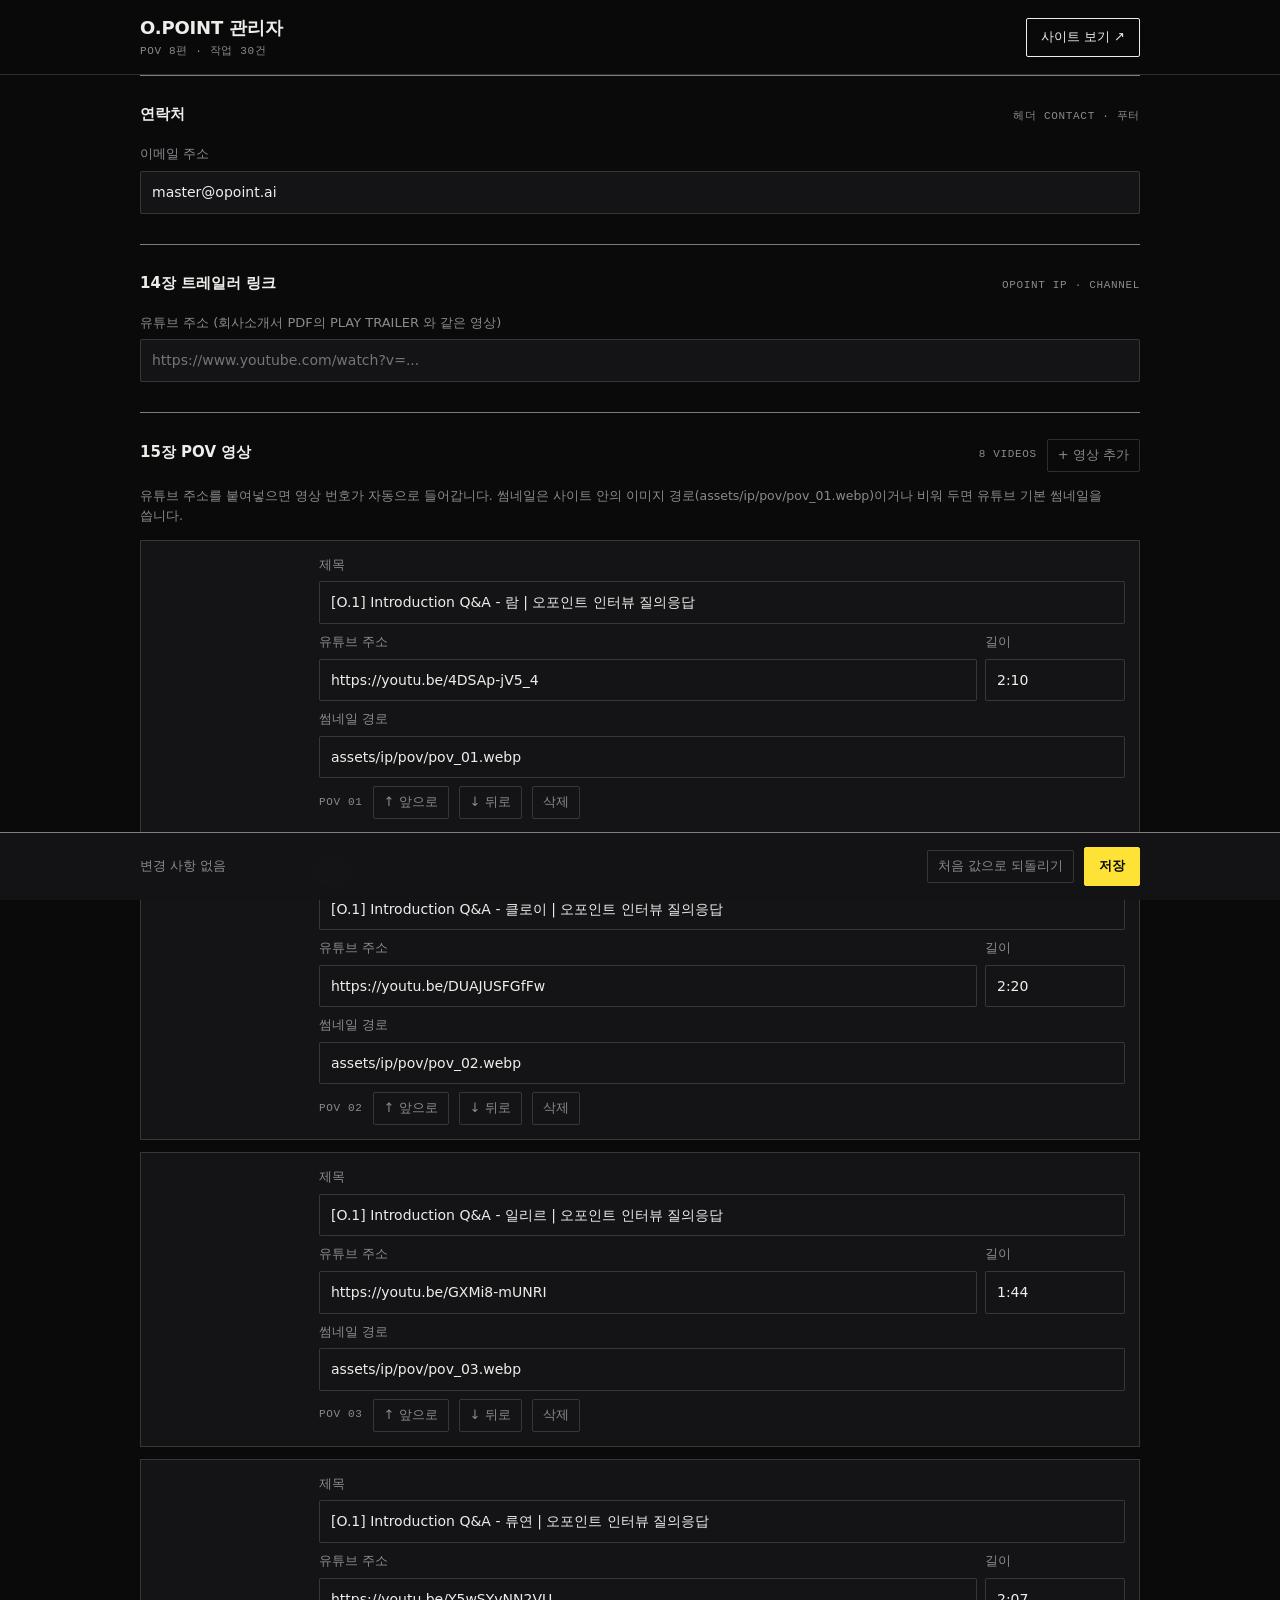
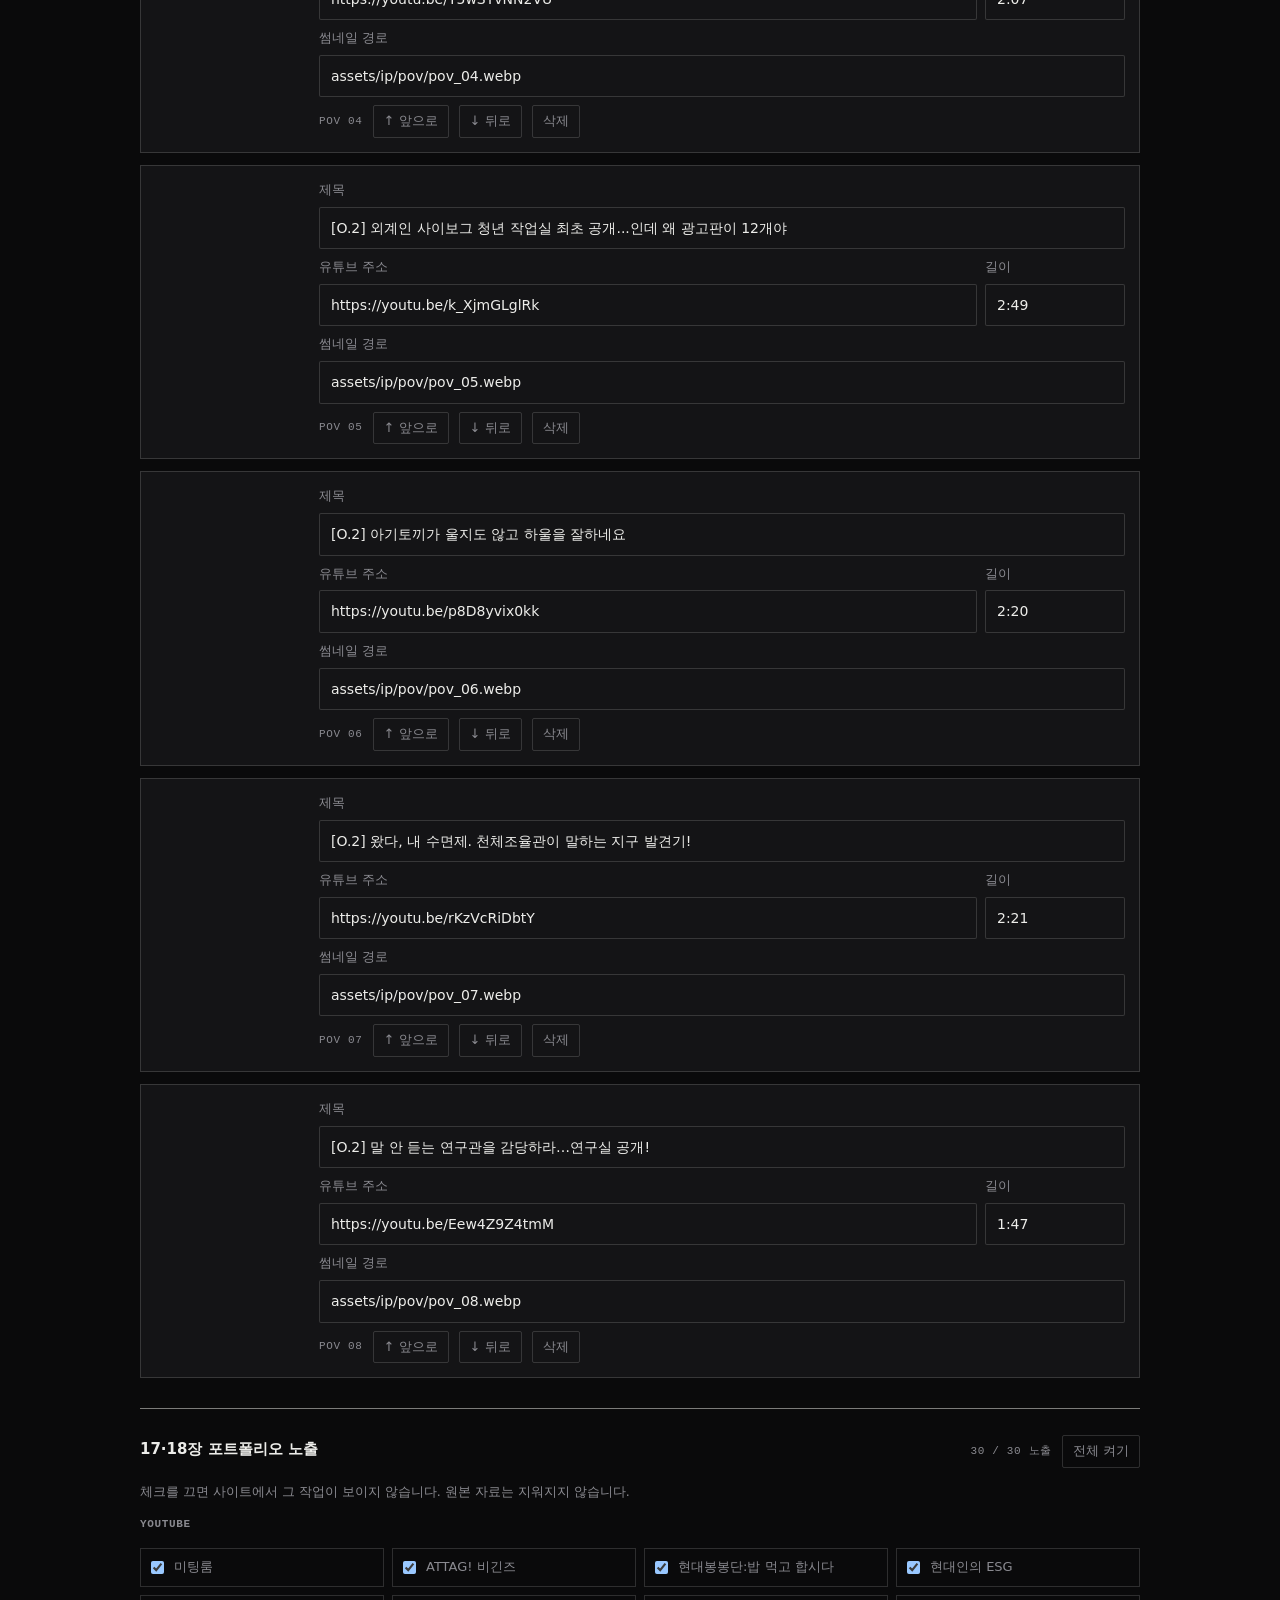
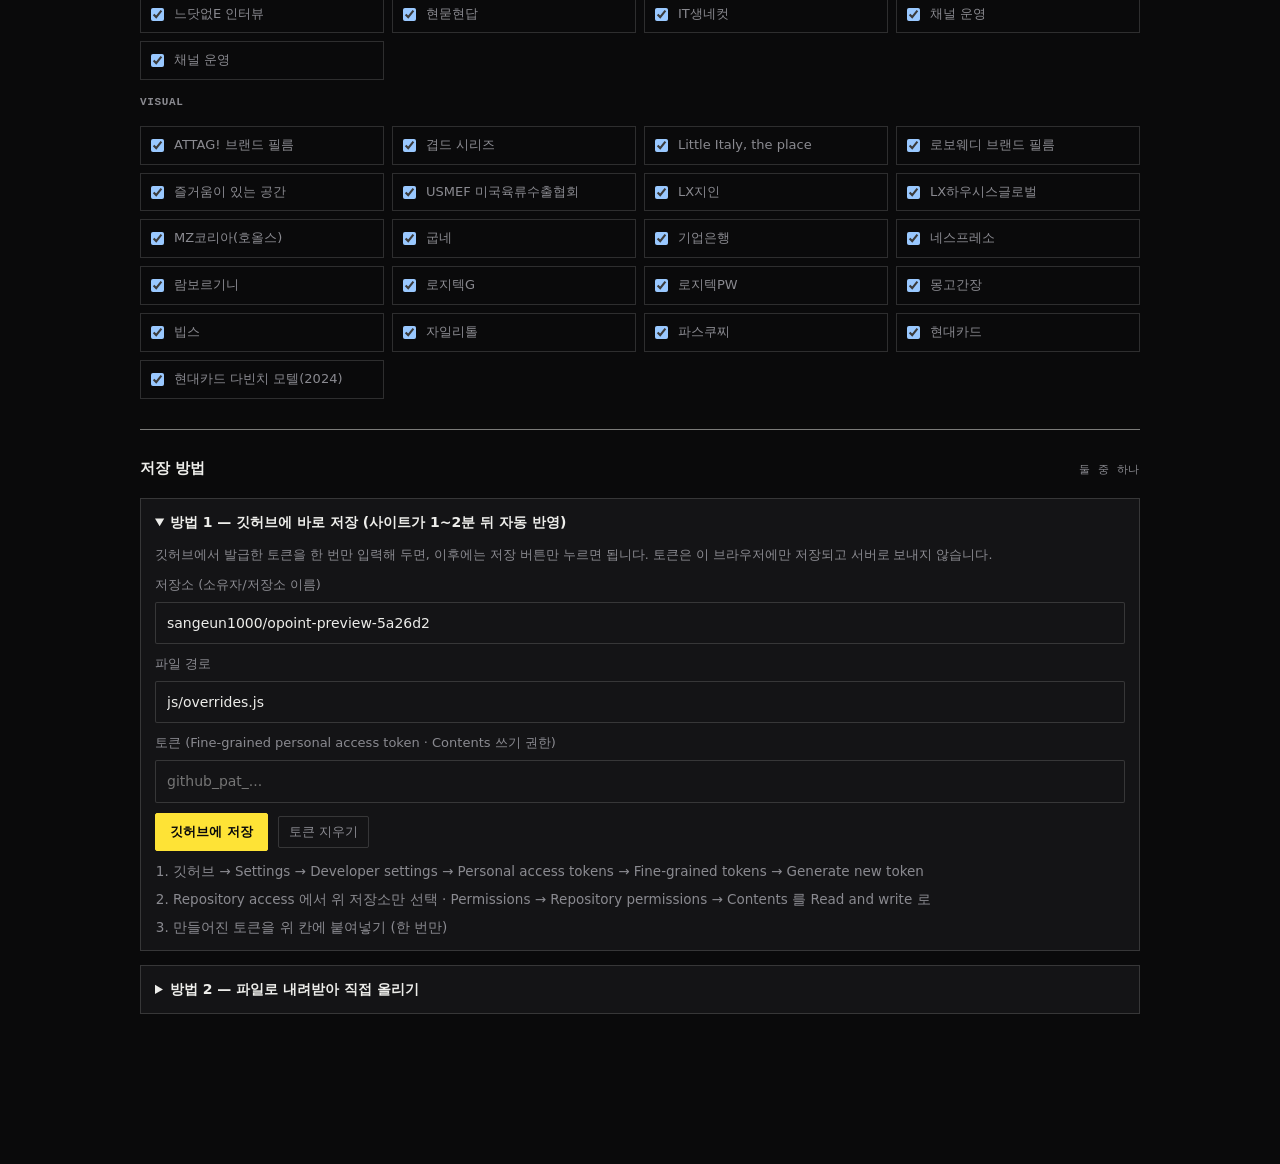
==== admin/index.html @ 3796e8f8 "사이트 갱신 2026-09-28 — 푸터(컨택포인트) 추가, 연락처 교체, 쇼릴 항목 삭제, 소개서 PDF 다운로드 Co-Authored-By: Claude Fable 5.1 <n" ====
<!doctype html>
<html lang="ko"><head>
<meta charset="utf-8">
<meta name="viewport" content="width=device-width, initial-scale=1">
<meta name="robots" content="noindex, nofollow">
<title>O.POINT 관리자</title>
<style>
:root{
  --ground:#0a0a0b; --paper:#141416; --line:rgba(237,237,234,.16); --rule:rgba(237,237,234,.5);
  --ink:#ededea; --ink2:#8a8a90; --ok:#41f729; --warn:#fa6120; --ac:#fee336;
  color-scheme:dark;
}
*{box-sizing:border-box;margin:0;padding:0}
body{background:var(--ground);color:var(--ink);font-family:"Pretendard","Apple SD Gothic Neo",system-ui,sans-serif;line-height:1.6;word-break:keep-all;padding:0 0 120px}
.mono{font-family:ui-monospace,"JetBrains Mono",monospace;font-size:11px;letter-spacing:.06em;text-transform:uppercase}
.dim{color:var(--ink2)}
.wrap{max-width:1080px;margin:0 auto;padding-inline:clamp(16px,4vw,40px)}
header{position:sticky;top:0;z-index:20;background:rgba(10,10,11,.92);backdrop-filter:blur(8px);border-bottom:1px solid var(--line)}
header .wrap{display:flex;align-items:center;gap:16px;justify-content:space-between;padding-block:14px}
h1{font-size:18px;font-weight:600;letter-spacing:-.01em}
h2{font-size:15px;font-weight:600;margin-bottom:4px}
section{border-top:1px solid var(--rule);padding-block:26px 30px;display:grid;gap:14px}
.sec-head{display:flex;justify-content:space-between;align-items:baseline;gap:12px;flex-wrap:wrap}
label{display:grid;gap:6px;font-size:13px;color:var(--ink2)}
input,textarea,select{width:100%;background:var(--paper);border:1px solid var(--line);color:var(--ink);padding:9px 11px;font:inherit;font-size:14px;border-radius:2px}
input:focus,textarea:focus{outline:2px solid var(--ac);outline-offset:-1px}
button{background:transparent;border:1px solid var(--ink);color:var(--ink);padding:8px 14px;font:inherit;font-size:13px;cursor:pointer;border-radius:2px}
button:hover{background:var(--ink);color:var(--ground)}
button.primary{background:var(--ac);border-color:var(--ac);color:#0a0a0b;font-weight:600}
button.primary:hover{filter:brightness(1.1)}
button.ghost{border-color:var(--line);color:var(--ink2);padding:5px 10px}
button.ghost:hover{background:var(--line);color:var(--ink)}
.row{display:flex;gap:10px;flex-wrap:wrap;align-items:center}
.card{background:var(--paper);border:1px solid var(--line);padding:14px;display:grid;gap:10px}
.pov-card{grid-template-columns:150px minmax(0,1fr);gap:14px}
.pov-card .th{width:150px;aspect-ratio:16/9;object-fit:cover;background:#000;border:1px solid var(--line)}
.pov-fields{display:grid;gap:8px}
.pov-fields .two{display:grid;grid-template-columns:1fr 140px;gap:8px}
.list{display:grid;gap:12px}
.works{display:grid;grid-template-columns:repeat(auto-fill,minmax(240px,1fr));gap:8px}
.work{display:flex;gap:10px;align-items:center;border:1px solid var(--line);padding:8px 10px;font-size:13px}
.work input{width:auto;flex:0 0 auto}
.work.off{opacity:.42;text-decoration:line-through}
.bar{position:fixed;left:0;right:0;bottom:0;background:rgba(20,20,22,.96);border-top:1px solid var(--rule);padding:14px 0;z-index:30;backdrop-filter:blur(8px)}
.bar .wrap{display:flex;gap:12px;align-items:center;justify-content:space-between;flex-wrap:wrap}
.status{font-size:13px}
.status.ok{color:var(--ok)}
.status.err{color:var(--warn)}
details{border:1px solid var(--line);padding:12px 14px;background:var(--paper)}
summary{cursor:pointer;font-size:14px;font-weight:600}
details .body{display:grid;gap:10px;margin-top:12px}
code{font-family:ui-monospace,monospace;font-size:12.5px;color:var(--ac);word-break:break-all}
.hint{font-size:12.5px;color:var(--ink2)}
ol.steps{margin-left:18px;font-size:13.5px;color:var(--ink2);display:grid;gap:6px}
@media (max-width:700px){ .pov-card{grid-template-columns:1fr} .pov-card .th{width:100%} }
</style>
</head>
<body>

<header>
  <div class="wrap">
    <div>
      <h1>O.POINT 관리자</h1>
      <p class="mono dim" id="meta">로딩 중…</p>
    </div>
    <div class="row">
      <a href="../" target="_blank" rel="noopener"><button type="button">사이트 보기 ↗</button></a>
    </div>
  </div>
</header>

<main class="wrap">

  <section>
    <div class="sec-head"><h2>연락처</h2><span class="mono dim">헤더 CONTACT · 푸터</span></div>
    <label>이메일 주소
      <input id="email" type="email" placeholder="master@opoint.ai">
    </label>
  </section>

  <section>
    <div class="sec-head"><h2>14장 트레일러 링크</h2><span class="mono dim">OPOINT IP · CHANNEL</span></div>
    <label>유튜브 주소 (회사소개서 PDF의 PLAY TRAILER 와 같은 영상)
      <input id="trailer" type="url" placeholder="https://www.youtube.com/watch?v=...">
    </label>
  </section>

  <section>
    <div class="sec-head">
      <h2>15장 POV 영상</h2>
      <div class="row"><span class="mono dim" id="povCount"></span><button type="button" class="ghost" id="povAdd">+ 영상 추가</button></div>
    </div>
    <p class="hint">유튜브 주소를 붙여넣으면 영상 번호가 자동으로 들어갑니다. 썸네일은 사이트 안의 이미지 경로(assets/ip/pov/pov_01.webp)이거나 비워 두면 유튜브 기본 썸네일을 씁니다.</p>
    <div class="list" id="povList"></div>
  </section>

  <section>
    <div class="sec-head">
      <h2>17·18장 포트폴리오 노출</h2>
      <div class="row"><span class="mono dim" id="workCount"></span><button type="button" class="ghost" id="workAll">전체 켜기</button></div>
    </div>
    <p class="hint">체크를 끄면 사이트에서 그 작업이 보이지 않습니다. 원본 자료는 지워지지 않습니다.</p>
    <h3 class="mono dim">YOUTUBE</h3>
    <div class="works" id="worksYT"></div>
    <h3 class="mono dim">VISUAL</h3>
    <div class="works" id="worksIM"></div>
  </section>

  <section>
    <div class="sec-head"><h2>저장 방법</h2><span class="mono dim">둘 중 하나</span></div>

    <details open>
      <summary>방법 1 — 깃허브에 바로 저장 (사이트가 1~2분 뒤 자동 반영)</summary>
      <div class="body">
        <p class="hint">깃허브에서 발급한 토큰을 한 번만 입력해 두면, 이후에는 저장 버튼만 누르면 됩니다. 토큰은 이 브라우저에만 저장되고 서버로 보내지 않습니다.</p>
        <label>저장소 (소유자/저장소 이름)
          <input id="repo" placeholder="sangeun1000/opoint-preview-5a26d2">
        </label>
        <label>파일 경로 <input id="path" value="js/overrides.js"></label>
        <label>토큰 (Fine-grained personal access token · Contents 쓰기 권한)
          <input id="token" type="password" placeholder="github_pat_...">
        </label>
        <div class="row">
          <button type="button" id="saveGh" class="primary">깃허브에 저장</button>
          <button type="button" id="forget" class="ghost">토큰 지우기</button>
        </div>
        <ol class="steps">
          <li>깃허브 → Settings → Developer settings → Personal access tokens → Fine-grained tokens → Generate new token</li>
          <li>Repository access 에서 위 저장소만 선택 · Permissions → Repository permissions → Contents 를 Read and write 로</li>
          <li>만들어진 토큰을 위 칸에 붙여넣기 (한 번만)</li>
        </ol>
      </div>
    </details>

    <details>
      <summary>방법 2 — 파일로 내려받아 직접 올리기</summary>
      <div class="body">
        <p class="hint">내려받은 <code>overrides.js</code> 를 원드라이브 <code>01_site/src/js/</code> 에 덮어쓴 뒤, <code>깃허브_배포.command</code> 를 실행하면 반영됩니다.</p>
        <div class="row">
          <button type="button" id="download">overrides.js 내려받기</button>
          <button type="button" id="copy" class="ghost">내용 복사</button>
        </div>
      </div>
    </details>
  </section>

</main>

<div class="bar">
  <div class="wrap">
    <p class="status dim" id="status">변경 사항 없음</p>
    <div class="row">
      <button type="button" id="reset" class="ghost">처음 값으로 되돌리기</button>
      <button type="button" id="saveGh2" class="primary">저장</button>
    </div>
  </div>
</div>

<script src="../js/portfolio-data.js"></script>
<script src="../js/overrides.js"></script>
<script src="../js/content.js"></script>
<script>
(() => {
  const $ = (s) => document.querySelector(s);
  const C = window.OPOINT;
  const OV = window.OPOINT_OVERRIDES || {};
  const esc = (t = '') => String(t).replace(/[&<>"]/g, (c) => ({ '&': '&amp;', '<': '&lt;', '>': '&gt;', '"': '&quot;' }[c]));
  const ytId = (u = '') => (u.match(/(?:youtu\.be\/|v=|shorts\/|embed\/)([\w-]{11})/) || [])[1] || '';
  const key = (w) => `${w.client || ''}｜${w.name || ''}`;
  let dirty = false;

  // ── 현재 값 불러오기 ──────────────────────────────
  const state = {
    email: C.contact.email || '',
    trailer: (C.trailer && C.trailer.watch) || '',
    pov: JSON.parse(JSON.stringify(C.slots.s15_doc.videos || [])),
    hidden: new Set(OV.hidden || []),
  };
  const start = JSON.stringify({ ...state, hidden: [...state.hidden] });

  // 감춘 항목까지 보여 주려면 원본 데이터에서 목록을 다시 만든다
  const D = window.OPOINT_DATA || { cases: [], brands: [] };
  const allWorks = {
    yt: C.works.youtube.map((w) => ({ client: w.client, name: w.name })),
    im: C.works.image.map((w) => ({ client: w.client, name: w.name })),
  };
  (OV.hidden || []).forEach((k) => {
    const [client, name] = k.split('｜');
    const box = D.cases.some((c) => (c.title === name || c.client === client) && c.slide <= 15) ? allWorks.yt : allWorks.im;
    if (!box.some((w) => key(w) === k)) box.push({ client, name });
  });

  $('#meta').textContent = `POV ${state.pov.length}편 · 작업 ${allWorks.yt.length + allWorks.im.length}건${OV.updatedAt ? ' · 마지막 저장 ' + OV.updatedAt : ''}`;
  $('#email').value = state.email;
  $('#trailer').value = state.trailer;

  const mark = (msg = '저장하지 않은 변경 있음', cls = '') => {
    dirty = JSON.stringify({ ...state, hidden: [...state.hidden] }) !== start;
    const s = $('#status');
    s.textContent = dirty ? msg : '변경 사항 없음';
    s.className = 'status ' + (cls || (dirty ? 'err' : 'dim'));
  };

  // ── 15장 POV ─────────────────────────────────────
  function renderPov() {
    $('#povCount').textContent = `${state.pov.length} VIDEOS`;
    $('#povList').innerHTML = state.pov.map((v, i) => `
      <div class="card pov-card" data-i="${i}">
        <img class="th" src="${esc(v.thumb || (v.id ? `https://i.ytimg.com/vi/${v.id}/hqdefault.jpg` : ''))}" alt="" onerror="this.style.visibility='hidden'">
        <div class="pov-fields">
          <label>제목<input data-f="title" value="${esc(v.title || '')}"></label>
          <div class="two">
            <label>유튜브 주소<input data-f="url" value="${v.id ? 'https://youtu.be/' + esc(v.id) : ''}"></label>
            <label>길이<input data-f="dur" value="${esc(v.dur || '')}" placeholder="2:10"></label>
          </div>
          <label>썸네일 경로<input data-f="thumb" value="${esc(v.thumb || '')}" placeholder="assets/ip/pov/pov_01.webp"></label>
          <div class="row">
            <span class="mono dim">POV ${String(i + 1).padStart(2, '0')}</span>
            <button type="button" class="ghost" data-act="up">↑ 앞으로</button>
            <button type="button" class="ghost" data-act="down">↓ 뒤로</button>
            <button type="button" class="ghost" data-act="del">삭제</button>
          </div>
        </div>
      </div>`).join('');
  }
  $('#povList').addEventListener('input', (e) => {
    const card = e.target.closest('[data-i]'); if (!card) return;
    const v = state.pov[+card.dataset.i], f = e.target.dataset.f;
    if (f === 'url') v.id = ytId(e.target.value) || e.target.value.trim();
    else v[f] = e.target.value;
    if (f === 'thumb' || f === 'url') card.querySelector('.th').src = v.thumb || (v.id ? `https://i.ytimg.com/vi/${v.id}/hqdefault.jpg` : '');
    mark();
  });
  $('#povList').addEventListener('click', (e) => {
    const act = e.target.dataset.act; if (!act) return;
    const i = +e.target.closest('[data-i]').dataset.i;
    if (act === 'del') { if (!confirm('이 영상을 목록에서 뺄까요?')) return; state.pov.splice(i, 1); }
    if (act === 'up' && i > 0) state.pov.splice(i - 1, 0, state.pov.splice(i, 1)[0]);
    if (act === 'down' && i < state.pov.length - 1) state.pov.splice(i + 1, 0, state.pov.splice(i, 1)[0]);
    renderPov(); mark();
  });
  $('#povAdd').addEventListener('click', () => { state.pov.push({ id: '', title: '', dur: '', thumb: '' }); renderPov(); mark(); });

  // ── 17·18장 노출 ──────────────────────────────────
  function renderWorks() {
    const box = (list, el) => {
      document.querySelector(el).innerHTML = list.map((w) => {
        const k = key(w), on = !state.hidden.has(k);
        return `<label class="work ${on ? '' : 'off'}"><input type="checkbox" data-k="${esc(k)}" ${on ? 'checked' : ''}><span>${esc(w.name || w.client)}</span></label>`;
      }).join('');
    };
    box(allWorks.yt, '#worksYT'); box(allWorks.im, '#worksIM');
    $('#workCount').textContent = `${allWorks.yt.length + allWorks.im.length - state.hidden.size} / ${allWorks.yt.length + allWorks.im.length} 노출`;
  }
  document.addEventListener('change', (e) => {
    const k = e.target.dataset.k; if (!k) return;
    e.target.checked ? state.hidden.delete(k) : state.hidden.add(k);
    e.target.closest('.work').classList.toggle('off', !e.target.checked);
    $('#workCount').textContent = `${allWorks.yt.length + allWorks.im.length - state.hidden.size} / ${allWorks.yt.length + allWorks.im.length} 노출`;
    mark();
  });
  $('#workAll').addEventListener('click', () => { state.hidden.clear(); renderWorks(); mark(); });

  $('#email').addEventListener('input', (e) => { state.email = e.target.value.trim(); mark(); });
  $('#trailer').addEventListener('input', (e) => { state.trailer = e.target.value.trim(); mark(); });

  // ── 저장 파일 만들기 ──────────────────────────────
  const build = () => {
    const now = new Date().toISOString().slice(0, 16).replace('T', ' ');
    const data = {
      contact: { email: state.email },
      trailer: { watch: state.trailer },
      pov: state.pov.filter((v) => v.id),
      hidden: [...state.hidden],
      updatedAt: now,
    };
    return `/* 관리자 페이지(/admin/)가 저장한 파일 — 직접 고치지 않아도 됩니다. */\nwindow.OPOINT_OVERRIDES = ${JSON.stringify(data, null, 2)};\n`;
  };

  $('#download').addEventListener('click', () => {
    const a = document.createElement('a');
    a.href = URL.createObjectURL(new Blob([build()], { type: 'text/javascript' }));
    a.download = 'overrides.js'; a.click(); URL.revokeObjectURL(a.href);
    $('#status').textContent = '내려받았습니다 — 01_site/src/js/ 에 덮어쓰고 배포하세요'; $('#status').className = 'status ok';
  });
  $('#copy').addEventListener('click', async () => {
    try { await navigator.clipboard.writeText(build()); $('#status').textContent = '복사했습니다'; $('#status').className = 'status ok'; }
    catch { alert(build()); }
  });

  // ── 깃허브 저장 ──────────────────────────────────
  const LS = 'opoint-admin';
  const saved = JSON.parse(localStorage.getItem(LS) || '{}');
  $('#repo').value = saved.repo || 'sangeun1000/opoint-preview-5a26d2';
  $('#path').value = saved.path || 'js/overrides.js';
  $('#token').value = saved.token || '';

  async function saveGithub() {
    const repo = $('#repo').value.trim(), path = $('#path').value.trim(), token = $('#token').value.trim();
    const st = $('#status');
    if (!repo || !path || !token) { st.textContent = '저장소·경로·토큰을 먼저 채워 주세요'; st.className = 'status err'; $('details').open = true; return; }
    localStorage.setItem(LS, JSON.stringify({ repo, path, token }));
    st.textContent = '저장 중…'; st.className = 'status dim';
    const api = `https://api.github.com/repos/${repo}/contents/${path}`;
    const h = { Authorization: `Bearer ${token}`, Accept: 'application/vnd.github+json' };
    try {
      let sha = '';
      const cur = await fetch(api, { headers: h });
      if (cur.ok) sha = (await cur.json()).sha;
      else if (cur.status !== 404) throw new Error(`불러오기 실패 (${cur.status})`);
      const body = {
        message: `관리자 페이지에서 내용 수정 ${new Date().toISOString().slice(0, 10)}`,
        content: btoa(String.fromCharCode(...new TextEncoder().encode(build()))),
        ...(sha ? { sha } : {}),
      };
      const res = await fetch(api, { method: 'PUT', headers: h, body: JSON.stringify(body) });
      if (!res.ok) throw new Error(`저장 실패 (${res.status}) — 토큰 권한을 확인해 주세요`);
      st.textContent = '저장했습니다 — 사이트에 1~2분 뒤 반영됩니다'; st.className = 'status ok';
      dirty = false;
    } catch (err) {
      st.textContent = err.message; st.className = 'status err';
    }
  }
  $('#saveGh').addEventListener('click', saveGithub);
  $('#saveGh2').addEventListener('click', saveGithub);
  $('#forget').addEventListener('click', () => { localStorage.removeItem(LS); $('#token').value = ''; $('#status').textContent = '토큰을 지웠습니다'; $('#status').className = 'status dim'; });
  $('#reset').addEventListener('click', () => { if (confirm('이 화면의 변경을 모두 취소할까요?')) location.reload(); });
  addEventListener('beforeunload', (e) => { if (dirty) { e.preventDefault(); e.returnValue = ''; } });

  renderPov(); renderWorks(); mark();
})();
</script>
</body></html>
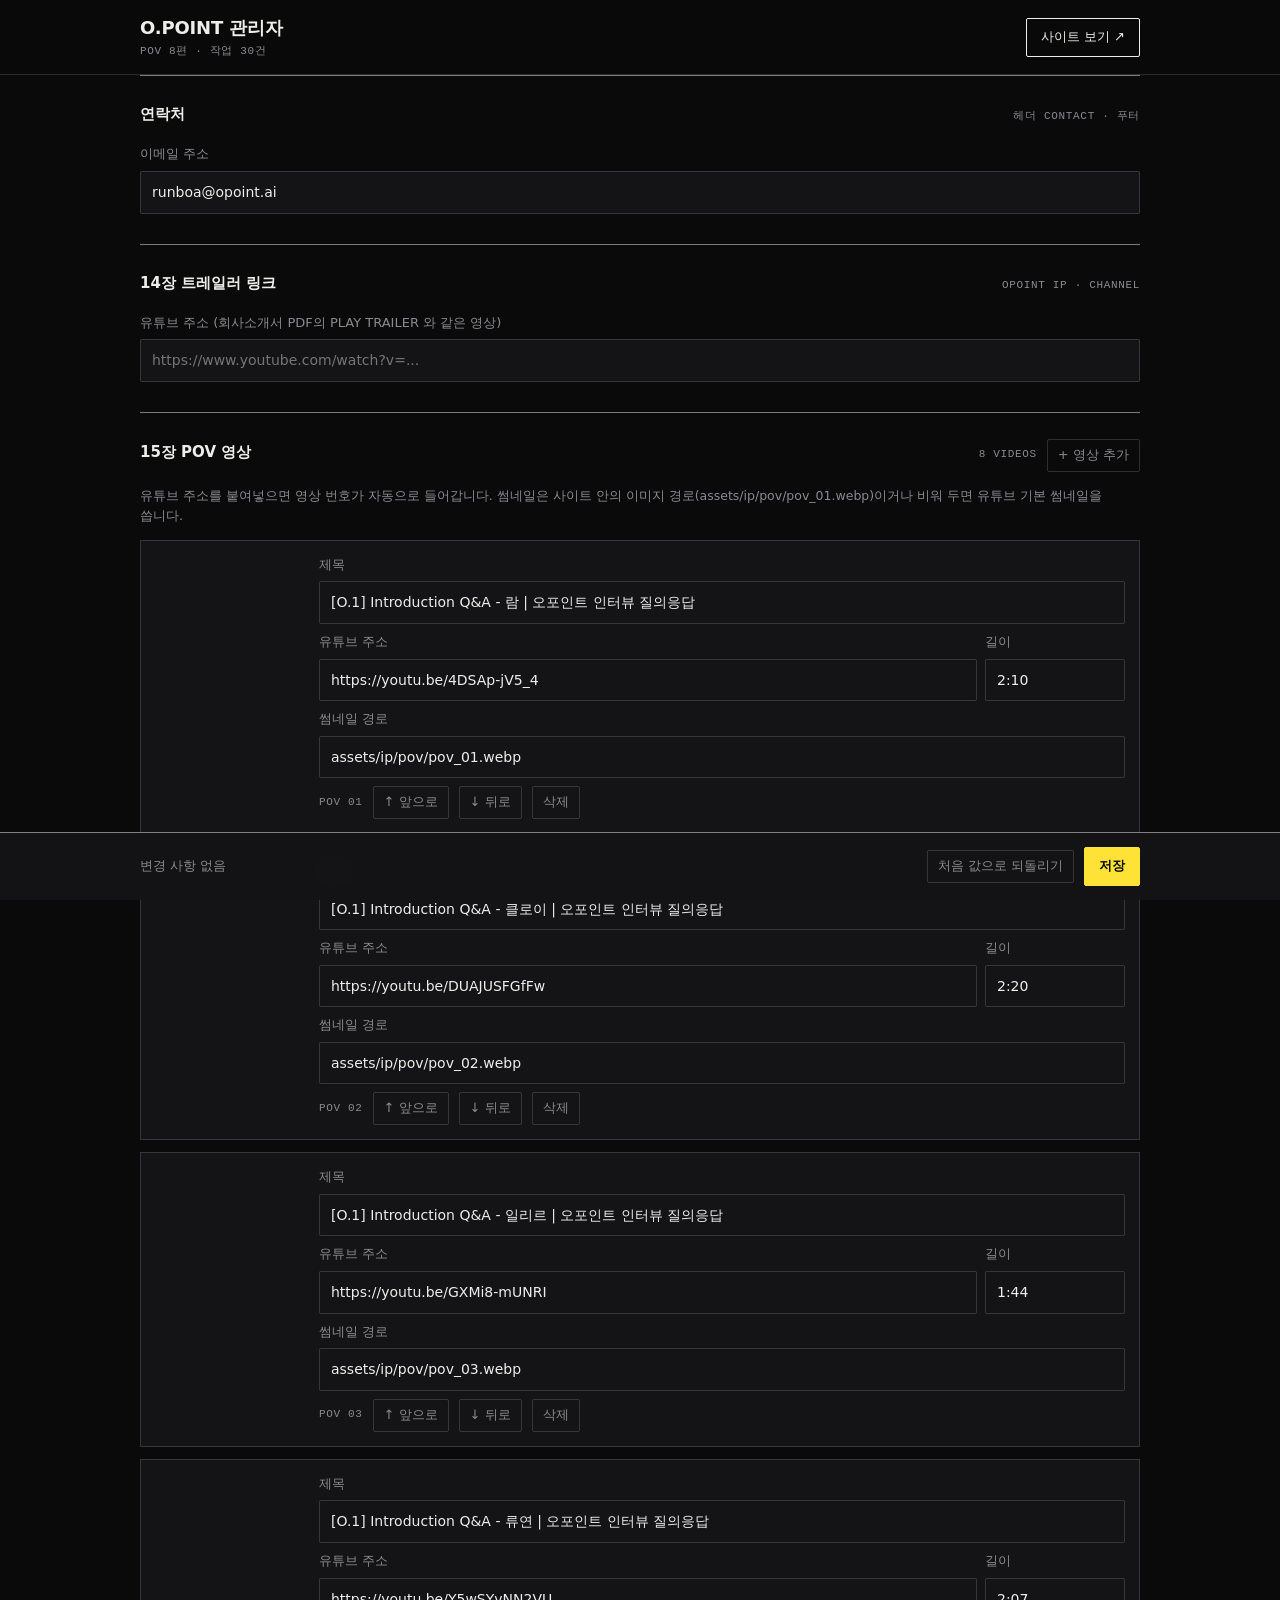
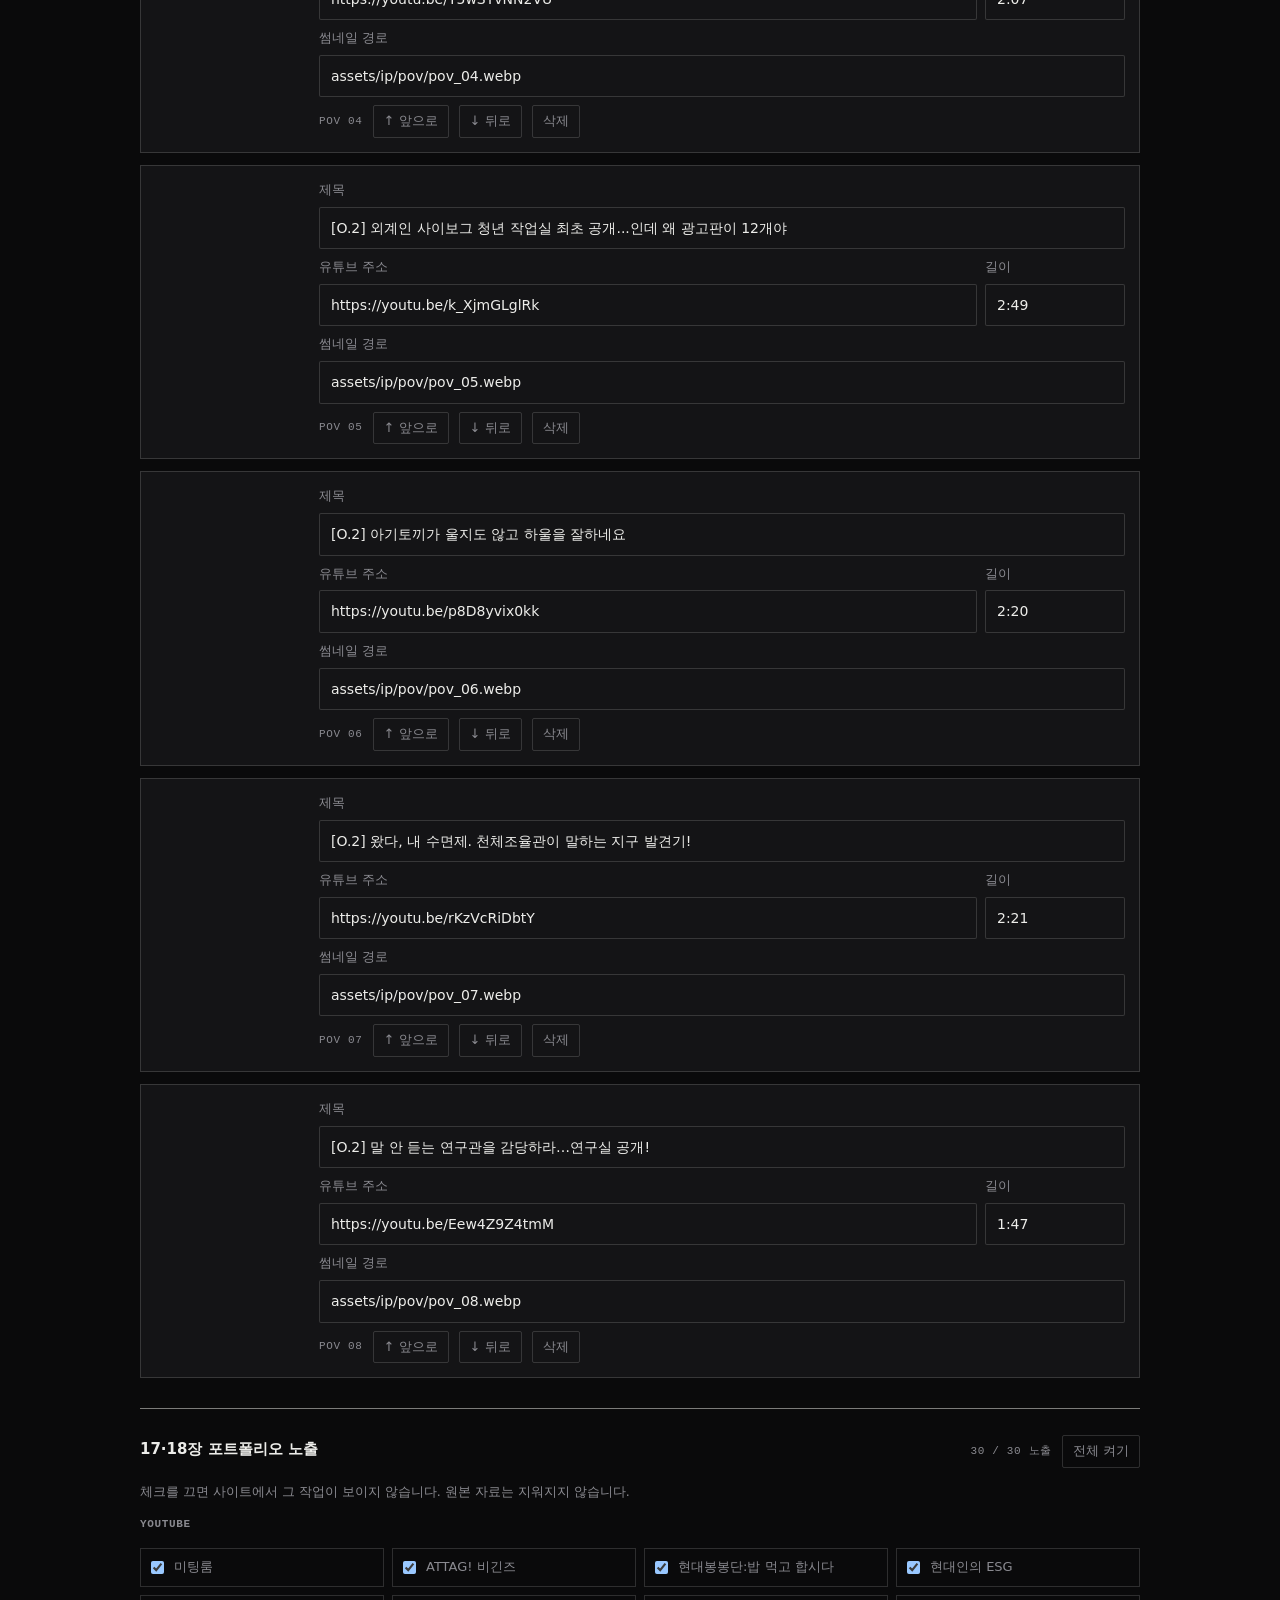
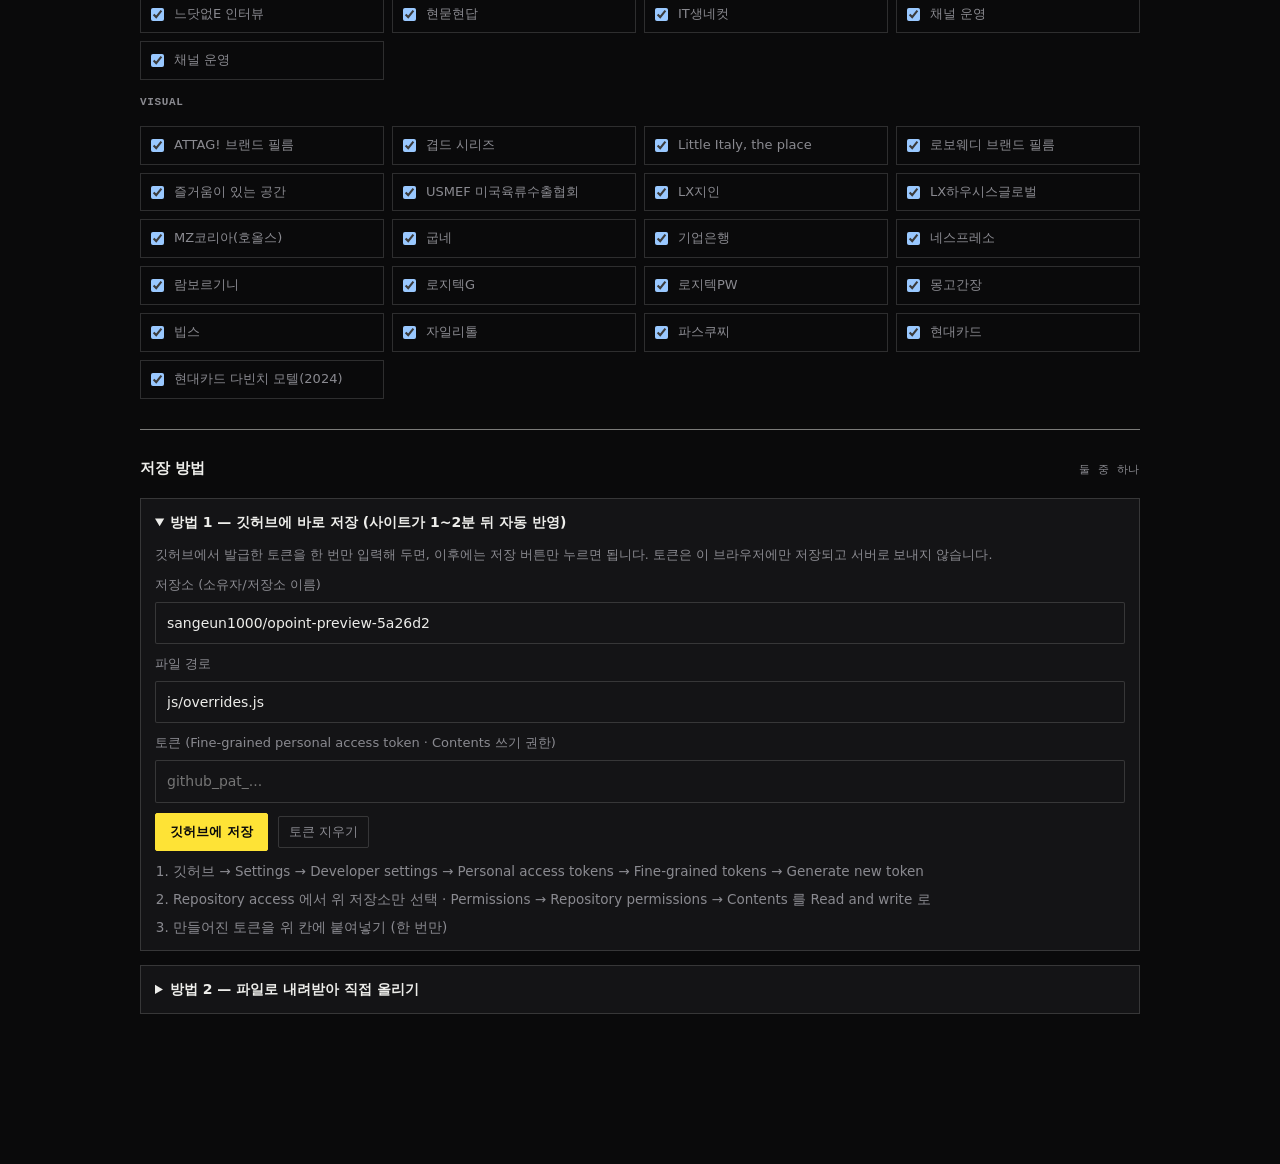
==== commit d1b4d76e: "대표 메일 runboa@opoint.ai 적용(사이트·소개서 PDF) Co-Authored-By: Claude Fable 5.1 <noreply@anthropic.com> Clau" ====
--- a/admin/index.html
+++ b/admin/index.html
@@ -74,7 +74,7 @@
   <section>
     <div class="sec-head"><h2>연락처</h2><span class="mono dim">헤더 CONTACT · 푸터</span></div>
     <label>이메일 주소
-      <input id="email" type="email" placeholder="master@opoint.ai">
+      <input id="email" type="email" placeholder="runboa@opoint.ai">
     </label>
   </section>
 
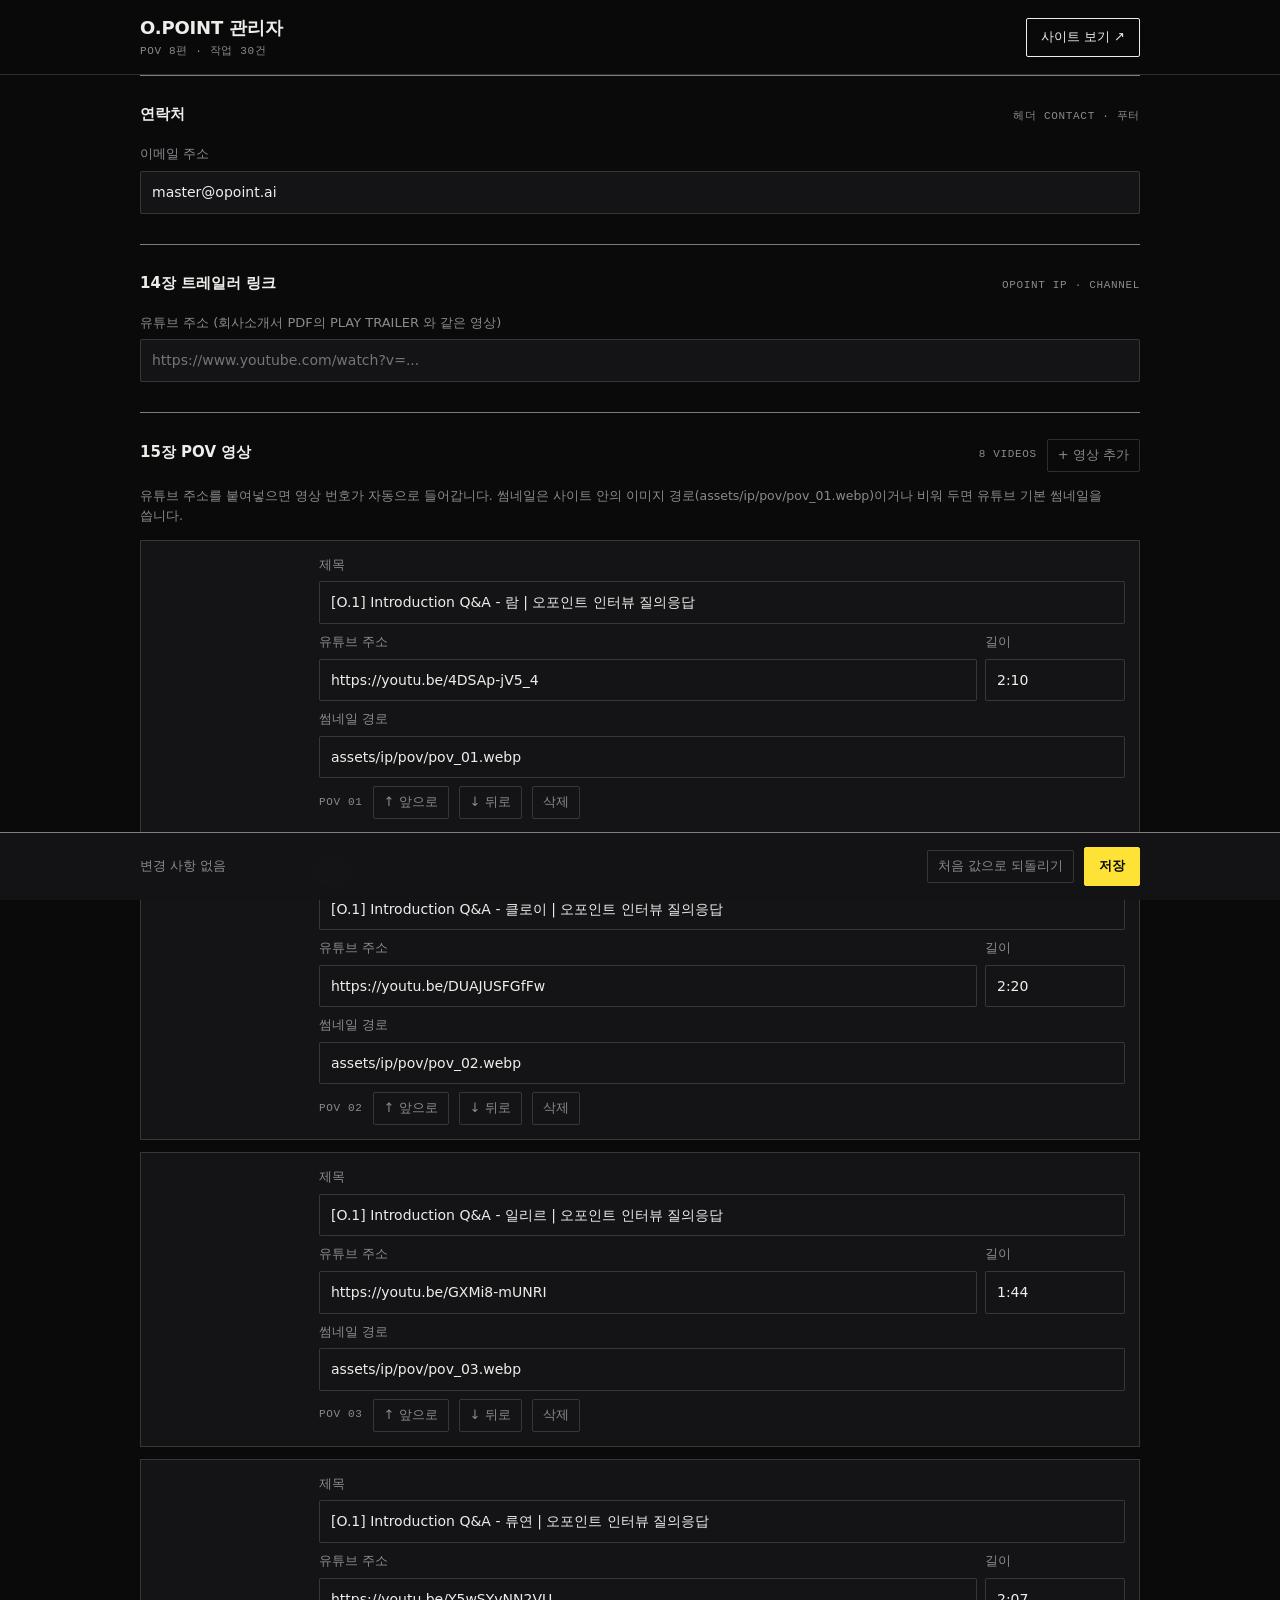
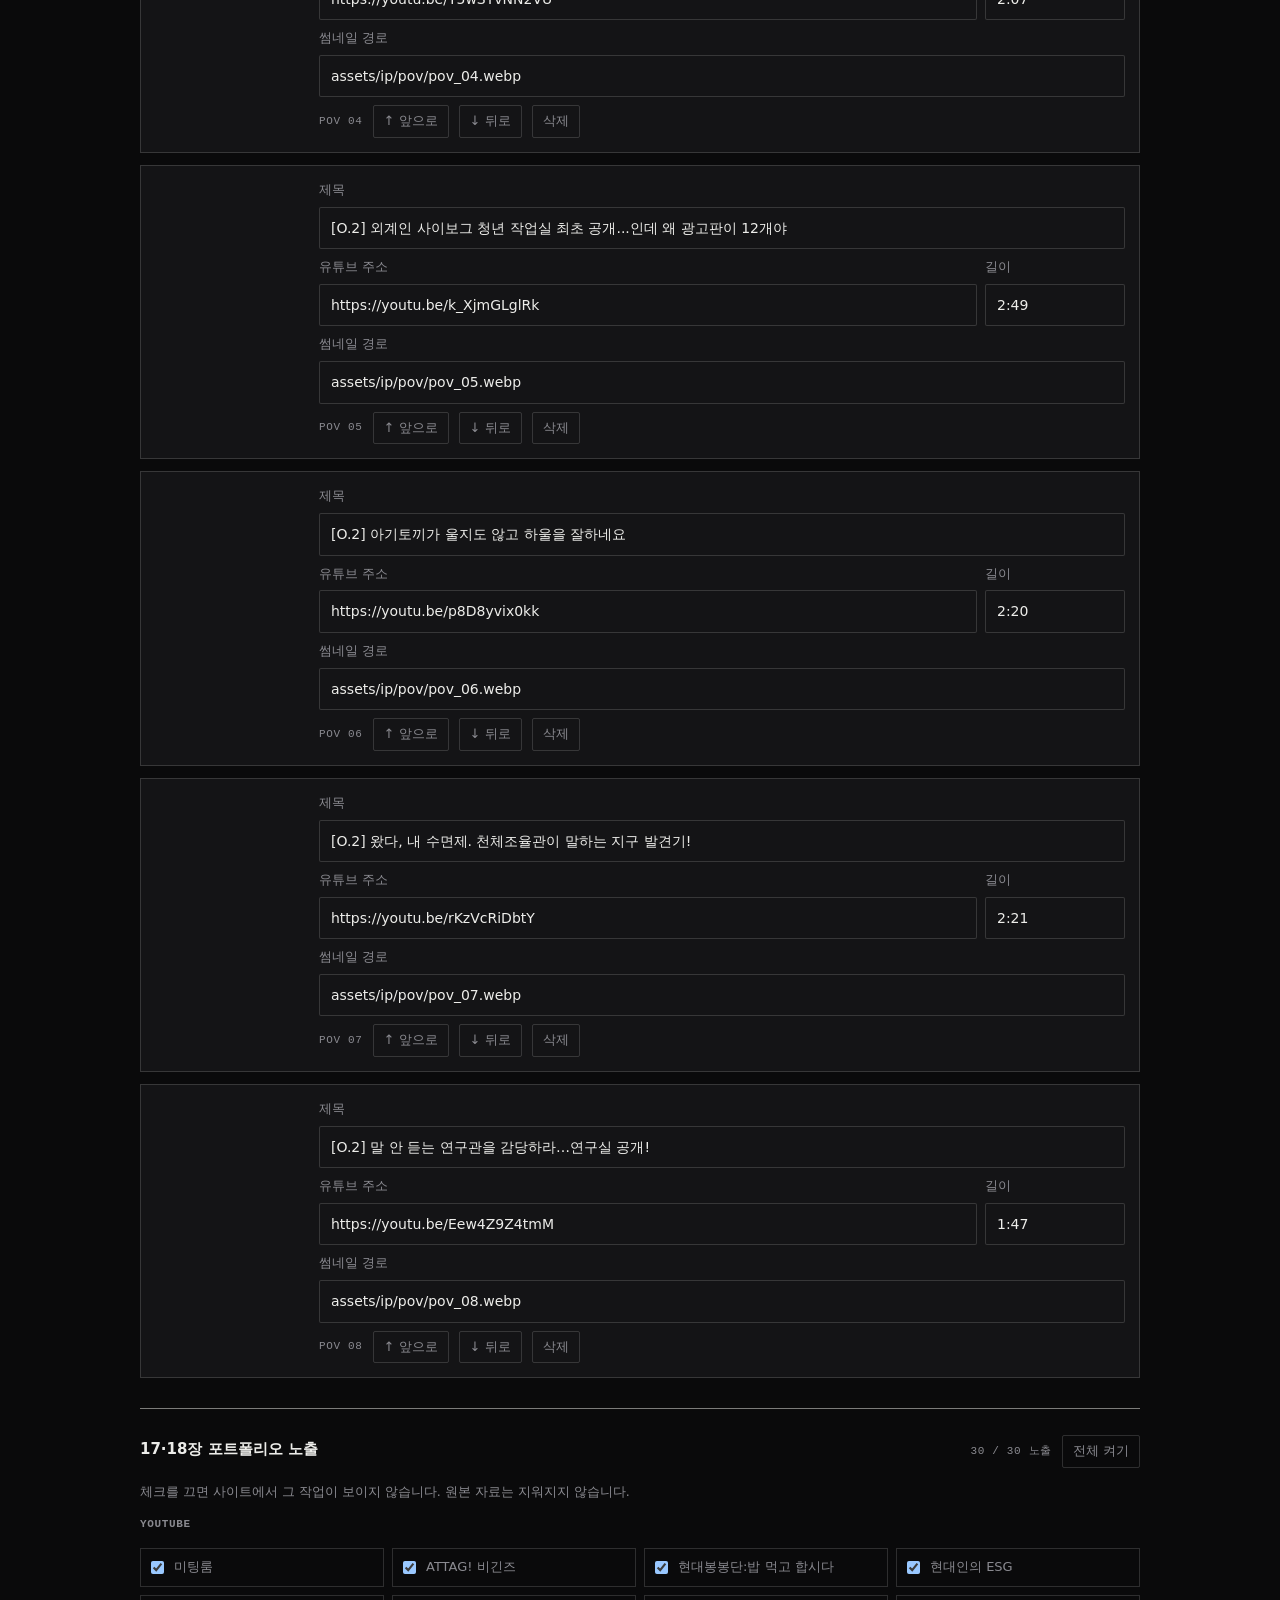
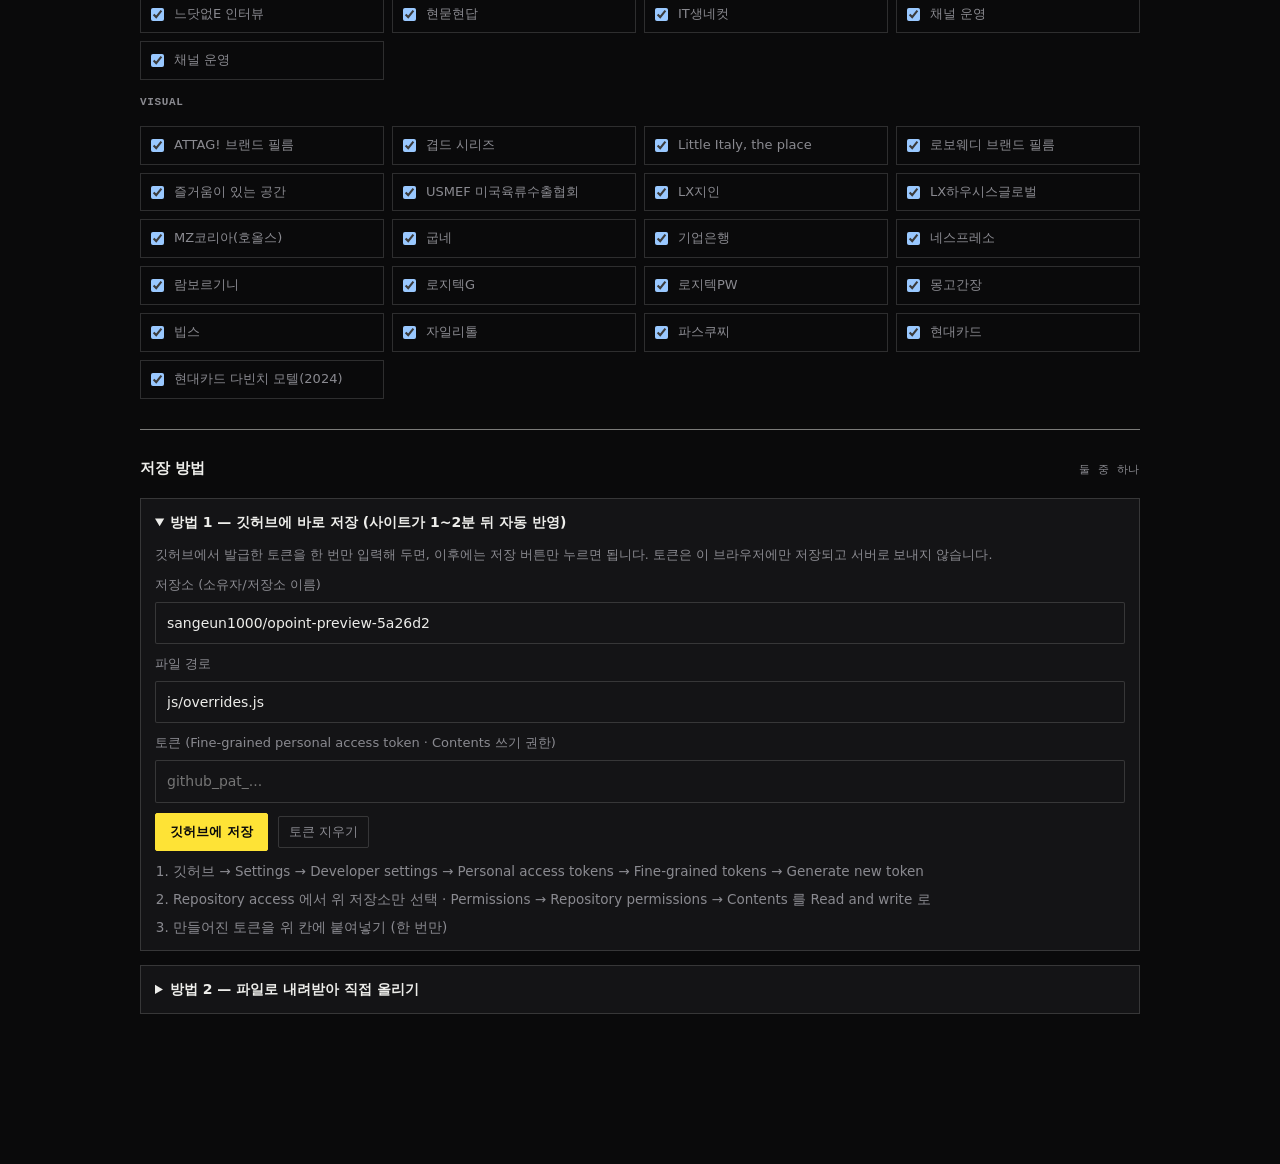
==== commit 09f74e14: "Set contact email to master@opoint.ai; update company brief PDF Co-Authored-By: Claude Fable 5.1 <no" ====
--- a/admin/index.html
+++ b/admin/index.html
@@ -74,7 +74,7 @@
   <section>
     <div class="sec-head"><h2>연락처</h2><span class="mono dim">헤더 CONTACT · 푸터</span></div>
     <label>이메일 주소
-      <input id="email" type="email" placeholder="runboa@opoint.ai">
+      <input id="email" type="email" placeholder="master@opoint.ai">
     </label>
   </section>
 
